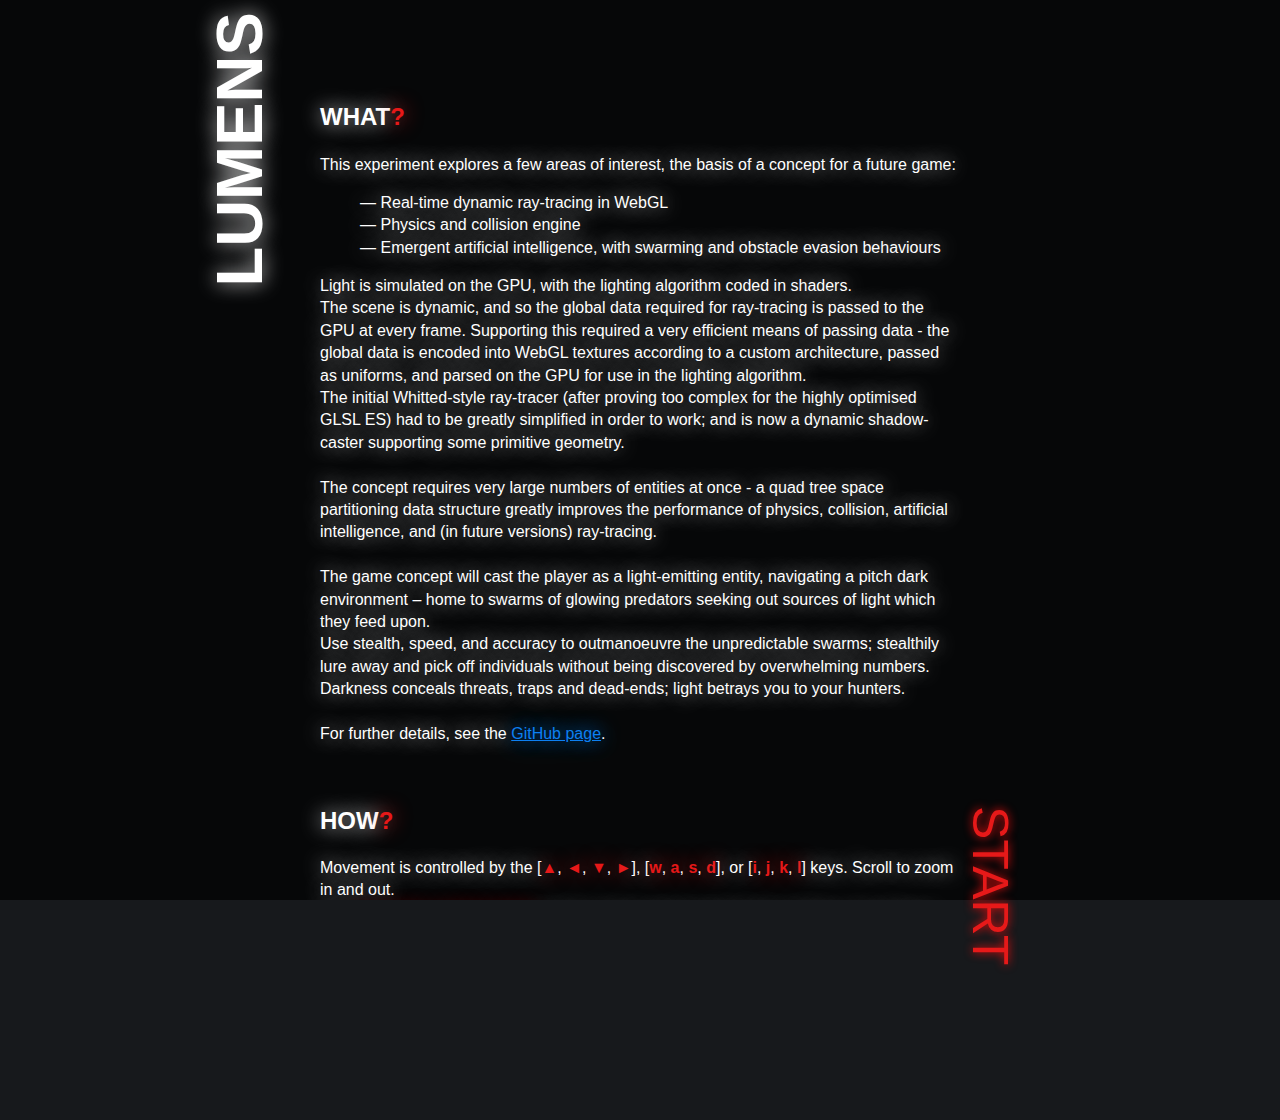
==== index.html @ f9b3efd8 "More tidying" ====
<!doctype html>
<!-- paulirish.com/2008/conditional-stylesheets-vs-css-hacks-answer-neither/ -->
<!--[if lt IE 7]> <html class="no-js lt-ie9 lt-ie8 lt-ie7" lang="en"> <![endif]-->
<!--[if IE 7]>    <html class="no-js lt-ie9 lt-ie8" lang="en"> <![endif]-->
<!--[if IE 8]>    <html class="no-js lt-ie9" lang="en"> <![endif]-->
<!-- Consider adding a manifest.appcache: h5bp.com/d/Offline -->
<!--[if gt IE 8]><!--> <html class="no-js" lang="en"> <!--<![endif]-->
<head>
  <meta charset="utf-8">

  <!-- Use the .htaccess and remove these lines to avoid edge case issues.
       More info: h5bp.com/i/378 -->
  <meta http-equiv="X-UA-Compatible" content="IE=edge,chrome=1">

  <title>Lumens</title>
  <meta name="description" content="">

  <!-- Mobile viewport optimized: h5bp.com/viewport -->
  <meta name="viewport" content="width=device-width">

  <!-- Place favicon.ico and apple-touch-icon.png in the root directory: mathiasbynens.be/notes/touch-icons -->

  <link rel="stylesheet" href="css/style.css">

  <!-- More ideas for your <head> here: h5bp.com/d/head-Tips -->

  <!-- All JavaScript at the bottom, except this Modernizr build.
       Modernizr enables HTML5 elements & feature detects for optimal performance.
       Create your own custom Modernizr build: www.modernizr.com/download/ -->
  <script src="js/libs/modernizr-2.5.0.min.js"></script>
</head>
  <body>
    <!-- Prompt IE 6 users to install Chrome Frame. Remove this if you support IE 6.
    chromium.org/developers/how-tos/chrome-frame-getting-started -->
    <!--[if lt IE 7]><p class=chromeframe>Your browser is <em>ancient!</em> <a href="http://browsehappy.com/">Upgrade to a different browser</a> or <a href="http://www.google.com/chromeframe/?redirect=true">install Google Chrome Frame</a> to experience this site.</p><![endif]-->
    <header></header>

    <div id="overlay">
      <header><h1>LUMENS</h1></header>
      <div id="scroller">
        <div id="info">
          <h2>WHAT<strong>?</strong></h2>
          <p>
            This experiment explores a few areas of interest, the basis of a concept for a future game:
          </p>
          <ul>
            <li>Real-time dynamic ray-tracing in WebGL</li>
            <li>Physics and collision engine</li>
            <li>Emergent artificial intelligence, with swarming and obstacle evasion behaviours</li>
          </ul>
          <p>
            Light is simulated on the GPU, with the lighting algorithm coded in shaders.<br/>
            The scene is dynamic, and so the global data required for ray-tracing is passed to the GPU at every frame.  Supporting this required a very efficient means of passing data - the global data is encoded into WebGL textures according to a custom architecture, passed as uniforms, and parsed on the GPU for use in the lighting algorithm.<br/>
            The initial Whitted-style ray-tracer (after proving too complex for the highly optimised GLSL ES) had to be greatly simplified in order to work; and is now a dynamic shadow-caster supporting some primitive geometry.<br/>
            <br/>
            The concept requires very large numbers of entities at once - a quad tree space partitioning data structure greatly improves the performance of physics, collision, artificial intelligence, and (in future versions) ray-tracing.<br/>
            <br/>
            The game concept will cast the player as a light-emitting entity, navigating a pitch dark environment – home to swarms of glowing predators seeking out sources of light which they feed upon.<br/>
            Use stealth, speed, and accuracy to outmanoeuvre the unpredictable swarms; stealthily lure away and pick off individuals without being discovered by overwhelming numbers.<br/>Darkness conceals threats, traps and dead-ends; light betrays you to your hunters.<br/>
            <br/>
            For further details, see the <a href="https://github.com/keeffEoghan/Lumens" target="_blank">GitHub page</a>.
          </p>
          <br/>
          <h2>HOW<strong>?</strong></h2>
          <p>Movement is controlled by the [<strong>▲</strong>, <strong>◄</strong>, <strong>▼</strong>, <strong>►</strong>], [<strong>w</strong>, <strong>a</strong>, <strong>s</strong>, <strong>d</strong>], or [<strong>i</strong>, <strong>j</strong>, <strong>k</strong>, <strong>l</strong>] keys.  Scroll to zoom in and out.<br/>The <strong>on-screen control panel</strong> can be used to interact (tweak the numbers of predators, light properties, artificial intelligence influences, and more).<br/>Press <strong>p</strong> or <strong>enter</strong> to pause and return to this screen.</p>
          <br/>
          <h2>WHO<strong>?</strong></h2>
          <p>
            Eoghan O'Keeffe - a software developer with a background in art, and a drive for making interesting things.<br/>If you'd like to chat about anything at all, just <a href="mailto:keeffeoghan@gmail.com">get in touch</a>.
          </p>
          <br/>
          <h2>DISCLAIMER<strong>...</strong></h2>
          <p>
            This is currently an <strong>experimental</strong> - rather than fully-fledged and friendly - application:
            <ul>
              <li>It requires a <strong>modern browser</strong> supporting <strong>WebGL</strong>, and a decent <strong>graphics card</strong></li>
              <li>The shaders might take a while to compile, so you may need to <strong>wait</strong></li>
              <li>It could take a sizeable chunk out of your machine's <strong>performance</strong> while running (try closing other tabs and processes for better results in this case)</li>
              <li>Too many entities being involved could even cause it to <strong>crash altogether</strong> (if this happens, the application will become unresponsive, and may require a restart of your browser or even your machine)</li>
            </ul>
            So, bear all that in mind, and enjoy.
          </p>
        </div>
      </div>
      <footer><button id="start">START</button></footer>
    </div>

    <div id="main" role="main"></div>

    <footer></footer>


    <!-- JavaScript at the bottom for fast page loading -->

    <!-- Grab Google CDN's jQuery, with a protocol relative URL; fall back to local if offline -->
    <script src="//ajax.googleapis.com/ajax/libs/jquery/1.7.1/jquery.min.js"></script>
    <script>window.jQuery || document.write('<script src="js/libs/jquery-1.7.1.min.js"><\/script>')</script>

    <!-- scripts concatenated and minified via build script -->
    <script src="js/plugins.js"></script>
    <script src="js/script.js"></script>
    <!-- end scripts -->

    <!-- Asynchronous Google Analytics snippet. Change UA-XXXXX-X to be your site's ID.
    mathiasbynens.be/notes/async-analytics-snippet -->
    <!--<script>
    var _gaq=[['_setAccount','UA-XXXXX-X'],['_trackPageview']];
    (function(d,t){var g=d.createElement(t),s=d.getElementsByTagName(t)[0];
    g.src=('https:'==location.protocol?'//ssl':'//www')+'.google-analytics.com/ga.js';
    s.parentNode.insertBefore(g,s)}(document,'script'));
    </script>-->
  </body>
</html>
---- css/style.css ----
/*
 * HTML5 Boilerplate
 *
 * What follows is the result of much research on cross-browser styling.
 * Credit left inline and big thanks to Nicolas Gallagher, Jonathan Neal,
 * Kroc Camen, and the H5BP dev community and team.
 *
 * Detailed information about this CSS: h5bp.com/css
 *
 * ==|== normalize ==========================================================
 */


/* =============================================================================
   HTML5 display definitions
   ========================================================================== */

article, aside, details, figcaption, figure, footer, header, hgroup, nav, section { display: block; }
audio, canvas, video { display: inline-block; *display: inline; *zoom: 1; }
audio:not([controls]) { display: none; }
[hidden] { display: none; }


/* =============================================================================
   Base
   ========================================================================== */

/*
 * 1. Correct text resizing oddly in IE6/7 when body font-size is set using em units
 * 2. Prevent iOS text size adjust on device orientation change, without disabling user zoom: h5bp.com/g
 */

html { font-size: 100%; -webkit-text-size-adjust: 100%; -ms-text-size-adjust: 100%; }

html, button, input, select, textarea { font-family: sans-serif; color: #222; }

body { margin: 0; font-size: 1em; line-height: 1.4; }

/*
 * Remove text-shadow in selection highlight: h5bp.com/i
 * These selection declarations have to be separate
 * Also: hot pink! (or customize the background color to match your design)
 */

::-moz-selection { background: hsl(0, 80%, 50%); color: #fff; text-shadow: none; }
::selection { background: hsl(0, 80%, 50%); color: #fff; text-shadow: none; }


/* =============================================================================
   Links
   ========================================================================== */

a { color: #00e; }
a:visited { color: #551a8b; }
a:hover { color: #06e; }
a:focus { outline: thin dotted; }

/* Improve readability when focused and hovered in all browsers: h5bp.com/h */
a:hover, a:active { outline: 0; }


/* =============================================================================
   Typography
   ========================================================================== */

abbr[title] { border-bottom: 1px dotted; }

b, strong { font-weight: bold; }

blockquote { margin: 1em 40px; }

dfn { font-style: italic; }

hr { display: block; height: 1px; border: 0; border-top: 1px solid #ccc; margin: 1em 0; padding: 0; }

ins { background: #ff9; color: #000; text-decoration: none; }

mark { background: #ff0; color: #000; font-style: italic; font-weight: bold; }

/* Redeclare monospace font family: h5bp.com/j */
pre, code, kbd, samp { font-family: monospace, serif; _font-family: 'courier new', monospace; font-size: 1em; }

/* Improve readability of pre-formatted text in all browsers */
pre { white-space: pre; white-space: pre-wrap; word-wrap: break-word; }

q { quotes: none; }
q:before, q:after { content: ""; content: none; }

small { font-size: 85%; }

/* Position subscript and superscript content without affecting line-height: h5bp.com/k */
sub, sup { font-size: 75%; line-height: 0; position: relative; vertical-align: baseline; }
sup { top: -0.5em; }
sub { bottom: -0.25em; }


/* =============================================================================
   Lists
   ========================================================================== */

ul, ol { margin: 1em 0; padding: 0 0 0 40px; }
dd { margin: 0 0 0 40px; }
nav ul, nav ol { list-style: none; list-style-image: none; margin: 0; padding: 0; }


/* =============================================================================
   Embedded content
   ========================================================================== */

/*
 * 1. Improve image quality when scaled in IE7: h5bp.com/d
 * 2. Remove the gap between images and borders on image containers: h5bp.com/i/440
 */

img { border: 0; -ms-interpolation-mode: bicubic; vertical-align: middle; }

/*
 * Correct overflow not hidden in IE9
 */

svg:not(:root) { overflow: hidden; }


/* =============================================================================
   Figures
   ========================================================================== */

figure { margin: 0; }


/* =============================================================================
   Forms
   ========================================================================== */

form { margin: 0; }
fieldset { border: 0; margin: 0; padding: 0; }

/* Indicate that 'label' will shift focus to the associated form element */
label { cursor: pointer; }

/*
 * 1. Correct color not inheriting in IE6/7/8/9
 * 2. Correct alignment displayed oddly in IE6/7
 */

legend { border: 0; *margin-left: -7px; padding: 0; white-space: normal; }

/*
 * 1. Correct font-size not inheriting in all browsers
 * 2. Remove margins in FF3/4 S5 Chrome
 * 3. Define consistent vertical alignment display in all browsers
 */

button, input, select, textarea { font-size: 100%; margin: 0; vertical-align: baseline; *vertical-align: middle; }

/*
 * 1. Define line-height as normal to match FF3/4 (set using !important in the UA stylesheet)
 */

button, input { line-height: normal; }

/*
 * 1. Display hand cursor for clickable form elements
 * 2. Allow styling of clickable form elements in iOS
 * 3. Correct inner spacing displayed oddly in IE7 (doesn't effect IE6)
 */

button, input[type="button"], input[type="reset"], input[type="submit"] { cursor: pointer; -webkit-appearance: button; *overflow: visible; }

/*
 * Re-set default cursor for disabled elements
 */

button[disabled], input[disabled] { cursor: default; }

/*
 * Consistent box sizing and appearance
 */

input[type="checkbox"], input[type="radio"] { box-sizing: border-box; padding: 0; *width: 13px; *height: 13px; }
input[type="search"] { -webkit-appearance: textfield; -moz-box-sizing: content-box; -webkit-box-sizing: content-box; box-sizing: content-box; }
input[type="search"]::-webkit-search-decoration, input[type="search"]::-webkit-search-cancel-button { -webkit-appearance: none; }

/*
 * Remove inner padding and border in FF3/4: h5bp.com/l
 */

button::-moz-focus-inner, input::-moz-focus-inner { border: 0; padding: 0; }

/*
 * 1. Remove default vertical scrollbar in IE6/7/8/9
 * 2. Allow only vertical resizing
 */

textarea { overflow: auto; vertical-align: top; resize: vertical; }

/* Colors for form validity */
input:valid, textarea:valid {  }
input:invalid, textarea:invalid { background-color: #f0dddd; }


/* =============================================================================
   Tables
   ========================================================================== */

table { border-collapse: collapse; border-spacing: 0; }
td { vertical-align: top; }


/* =============================================================================
   Chrome Frame Prompt
   ========================================================================== */

.chromeframe { margin: 0.2em 0; background: #ccc; color: black; padding: 0.2em 0; }

/* ==|== primary styles =====================================================
   Author: Eoghan O'Keeffe
   ========================================================================== */

@font-face {
  font-family: 'League Gothic';
  src: url('../fonts/leaguegothic/league_gothic-webfont.ttf') format('truetype');
  font-weight: normal;
  font-style: normal;
}

html {
  height: 100%;
  background: hsl(217, 10%, 10%);
  color: hsl(0, 0%, 100%);
}

body {
  margin: 0 auto;
  width: 100%;
  height: 100%;
  position: relative;
  overflow: hidden;
}

#main {
  z-index: 1;
  height: 100%;
}

#lumens, #overlay {
  width: 100%;
  height: 100%;
}

#overlay {
  text-align: center;
  position: absolute;
  background: hsla(0, 0%, 0%, 0.7);
  text-shadow: 0px 0px 20px hsl(0, 0%, 80%);
  padding: 0%;
  z-index: 20000;
}

#overlay > header {
  position: absolute;
  text-align: right;
  line-height: normal;
  top: 0;
  right: 75%;
  min-width: 25%;
}

#overlay > footer {
  position: absolute;
  text-align: left;
  line-height: normal;
  bottom: 0;
  left: 75%;
  min-width: 25%;
}

#scroller {
  width: 100%;
  height: 100%;
  max-height: 100%;
  overflow: auto;
}

#info {
  text-align: left;
  width: 50%;
  max-width: 60em;
  margin: 100px auto;
  padding: 0 5%;
}

#start, #overlay h1, #overlay h2, #overlay h3, #overlay h4,
#overlay h5, #overlay h6 {
  color: hsl(0, 0%, 100%);
  font-family: 'League Gothic', sans-serif;
}

.csstransitions #overlay > header, .csstransitions #overlay > footer,
.csstransitions #info {
  opacity: 0;
  text-shadow: none;
}

.csstransitions #start {
  text-shadow: none;
}

#overlay h1 {
  font-size: 65px;
}

#overlay ul { list-style: none; }

#overlay ul.closed {
  max-height: 0px;
  overflow: hidden;
}

#overlay li {
  padding-left: 1em;
  text-indent: -1em;
}

#overlay li:before { content: "\2014 \0020"; }

#start {
  font-size: 50px;
  position: relative;
  cursor: pointer;
  background: transparent;
  color: hsl(0, 80%, 50%);
  text-shadow: 0px 0px 10px hsl(0, 90%, 50%);
  border-radius: 5px;
  border: none;
}

#start:hover {
  text-shadow: 0px 0px 40px hsl(0, 100%, 50%);
  box-shadow: 0px 0px 30px hsl(0, 90%, 50%);
}

.no-webgl #start {
  cursor: not-allowed;
  color: hsl(0, 5%, 50%);
}

#overlay strong {
  color: hsl(0, 80%, 50%);
  text-shadow: 0px 0px 20px hsl(0, 80%, 50%);
}

#overlay a {
  color: hsl(210, 90%, 50%);
  text-shadow: 0px 0px 20px hsl(210, 90%, 50%); 
}

#overlay a:visited {
  color: hsl(270, 90%, 60%);
  text-shadow: 0px 0px 20px hsl(270, 90%, 60%); 
}

/* ==|== media queries ======================================================
   EXAMPLE Media Query for Responsive Design.
   This example overrides the primary ('mobile first') styles
   Modify as content requires.
   ========================================================================== */

@media only screen and (min-width: 35em) {
  /* Style adjustments for viewports that meet the condition */
}



/* ==|== non-semantic helper classes ========================================
   Please define your styles before this section.
   ========================================================================== */

/* For image replacement */
.ir { display: block; border: 0; text-indent: -999em; overflow: hidden; background-color: transparent; background-repeat: no-repeat; text-align: left; direction: ltr; *line-height: 0; }
.ir br { display: none; }

/* Hide from both screenreaders and browsers: h5bp.com/u */
.hidden { display: none !important; visibility: hidden; }

/* Hide only visually, but have it available for screenreaders: h5bp.com/v */
.visuallyhidden { border: 0; clip: rect(0 0 0 0); height: 1px; margin: -1px; overflow: hidden; padding: 0; position: absolute; width: 1px; }

/* Extends the .visuallyhidden class to allow the element to be focusable when navigated to via the keyboard: h5bp.com/p */
.visuallyhidden.focusable:active, .visuallyhidden.focusable:focus { clip: auto; height: auto; margin: 0; overflow: visible; position: static; width: auto; }

/* Hide visually and from screenreaders, but maintain layout */
.invisible { visibility: hidden; }

/* Contain floats: h5bp.com/q */
.clearfix:before, .clearfix:after { content: ""; display: table; }
.clearfix:after { clear: both; }
.clearfix { *zoom: 1; }



/* ==|== print styles =======================================================
   Print styles.
   Inlined to avoid required HTTP connection: h5bp.com/r
   ========================================================================== */

@media print {
  * { background: transparent !important; color: black !important; box-shadow:none !important; text-shadow: none !important; filter:none !important; -ms-filter: none !important; } /* Black prints faster: h5bp.com/s */
  a, a:visited { text-decoration: underline; }
  a[href]:after { content: " (" attr(href) ")"; }
  abbr[title]:after { content: " (" attr(title) ")"; }
  .ir a:after, a[href^="javascript:"]:after, a[href^="#"]:after { content: ""; }  /* Don't show links for images, or javascript/internal links */
  pre, blockquote { border: 1px solid #999; page-break-inside: avoid; }
  thead { display: table-header-group; } /* h5bp.com/t */
  tr, img { page-break-inside: avoid; }
  img { max-width: 100% !important; }
  @page { margin: 0.5cm; }
  p, h2, h3 { orphans: 3; widows: 3; }
  h2, h3 { page-break-after: avoid; }
}
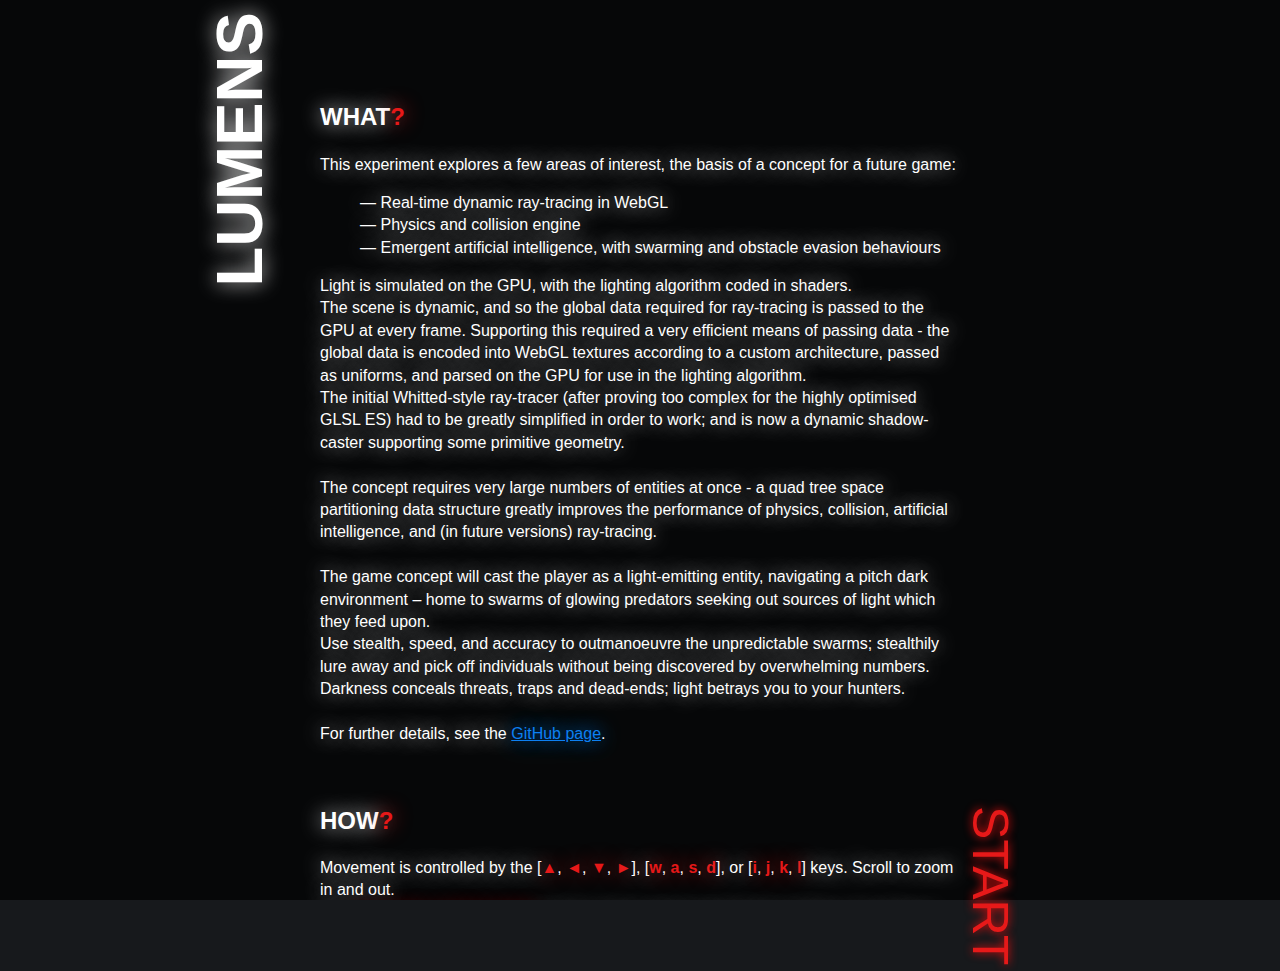
==== commit 773fd518: "Site rebuild" ====
--- a/index.html
+++ b/index.html
@@ -5,30 +5,30 @@
 <!--[if IE 8]>    <html class="no-js lt-ie9" lang="en"> <![endif]-->
 <!-- Consider adding a manifest.appcache: h5bp.com/d/Offline -->
 <!--[if gt IE 8]><!--> <html class="no-js" lang="en"> <!--<![endif]-->
-<head>
-  <meta charset="utf-8">
+  <head>
+    <meta charset="utf-8">
 
-  <!-- Use the .htaccess and remove these lines to avoid edge case issues.
-       More info: h5bp.com/i/378 -->
-  <meta http-equiv="X-UA-Compatible" content="IE=edge,chrome=1">
+    <!-- Use the .htaccess and remove these lines to avoid edge case issues.
+         More info: h5bp.com/i/378 -->
+    <meta http-equiv="X-UA-Compatible" content="IE=edge,chrome=1">
 
-  <title>Lumens</title>
-  <meta name="description" content="">
+    <title>Lumens</title>
+    <meta name="description" content="">
 
-  <!-- Mobile viewport optimized: h5bp.com/viewport -->
-  <meta name="viewport" content="width=device-width">
+    <!-- Mobile viewport optimized: h5bp.com/viewport -->
+    <meta name="viewport" content="width=500, initial-scale=1.0">
 
-  <!-- Place favicon.ico and apple-touch-icon.png in the root directory: mathiasbynens.be/notes/touch-icons -->
+    <!-- Place favicon.ico and apple-touch-icon.png in the root directory: mathiasbynens.be/notes/touch-icons -->
 
-  <link rel="stylesheet" href="css/style.css">
+    <link rel="stylesheet" href="css/style.css">
 
-  <!-- More ideas for your <head> here: h5bp.com/d/head-Tips -->
+    <!-- More ideas for your <head> here: h5bp.com/d/head-Tips -->
 
-  <!-- All JavaScript at the bottom, except this Modernizr build.
-       Modernizr enables HTML5 elements & feature detects for optimal performance.
-       Create your own custom Modernizr build: www.modernizr.com/download/ -->
-  <script src="js/libs/modernizr-2.5.0.min.js"></script>
-</head>
+    <!-- All JavaScript at the bottom, except this Modernizr build.
+         Modernizr enables HTML5 elements & feature detects for optimal performance.
+         Create your own custom Modernizr build: www.modernizr.com/download/ -->
+    <script src="js/libs/modernizr-2.5.0.min.js"></script>
+  </head>
   <body>
     <!-- Prompt IE 6 users to install Chrome Frame. Remove this if you support IE 6.
     chromium.org/developers/how-tos/chrome-frame-getting-started -->
--- a/css/style.css
+++ b/css/style.css
@@ -234,6 +234,7 @@
   margin: 0 auto;
   width: 100%;
   height: 100%;
+  min-width: 600px;
   position: relative;
   overflow: hidden;
 }
@@ -263,7 +264,6 @@
   line-height: normal;
   top: 0;
   right: 75%;
-  min-width: 25%;
 }
 
 #overlay > footer {
@@ -272,7 +272,6 @@
   line-height: normal;
   bottom: 0;
   left: 75%;
-  min-width: 25%;
 }
 
 #scroller {
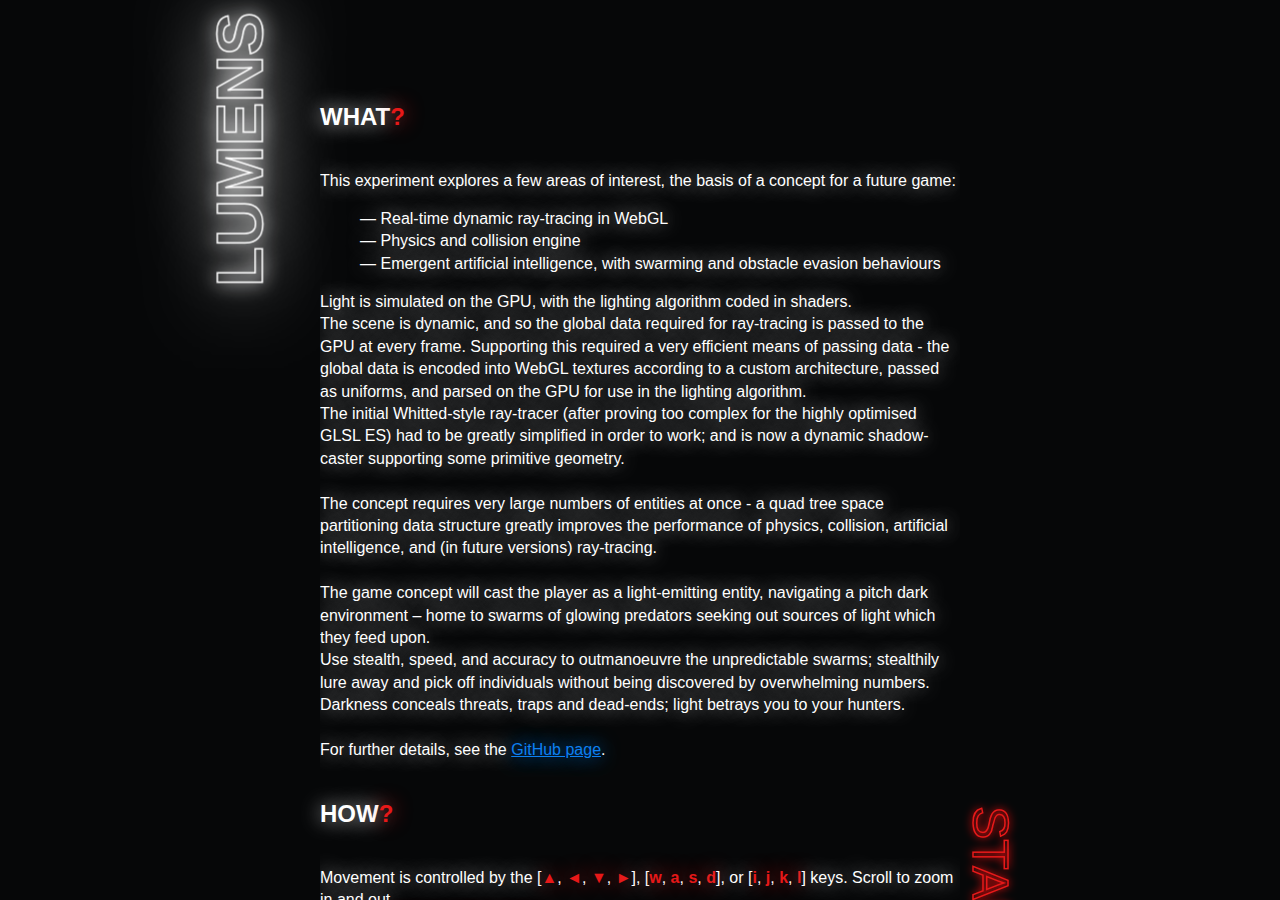
==== commit ad31b78c: "Style, foolding items" ====
--- a/index.html
+++ b/index.html
@@ -5,30 +5,30 @@
 <!--[if IE 8]>    <html class="no-js lt-ie9" lang="en"> <![endif]-->
 <!-- Consider adding a manifest.appcache: h5bp.com/d/Offline -->
 <!--[if gt IE 8]><!--> <html class="no-js" lang="en"> <!--<![endif]-->
-  <head>
-    <meta charset="utf-8">
+<head>
+  <meta charset="utf-8">
 
-    <!-- Use the .htaccess and remove these lines to avoid edge case issues.
-         More info: h5bp.com/i/378 -->
-    <meta http-equiv="X-UA-Compatible" content="IE=edge,chrome=1">
+  <!-- Use the .htaccess and remove these lines to avoid edge case issues.
+       More info: h5bp.com/i/378 -->
+  <meta http-equiv="X-UA-Compatible" content="IE=edge,chrome=1">
 
-    <title>Lumens</title>
-    <meta name="description" content="">
+  <title>Lumens</title>
+  <meta name="description" content="">
 
-    <!-- Mobile viewport optimized: h5bp.com/viewport -->
-    <meta name="viewport" content="width=500, initial-scale=1.0">
+  <!-- Mobile viewport optimized: h5bp.com/viewport -->
+  <meta name="viewport" content="width=500, initial-scale=1.0">
 
-    <!-- Place favicon.ico and apple-touch-icon.png in the root directory: mathiasbynens.be/notes/touch-icons -->
+  <!-- Place favicon.ico and apple-touch-icon.png in the root directory: mathiasbynens.be/notes/touch-icons -->
 
-    <link rel="stylesheet" href="css/style.css">
+  <link rel="stylesheet" href="css/style.css">
 
-    <!-- More ideas for your <head> here: h5bp.com/d/head-Tips -->
+  <!-- More ideas for your <head> here: h5bp.com/d/head-Tips -->
 
-    <!-- All JavaScript at the bottom, except this Modernizr build.
-         Modernizr enables HTML5 elements & feature detects for optimal performance.
-         Create your own custom Modernizr build: www.modernizr.com/download/ -->
-    <script src="js/libs/modernizr-2.5.0.min.js"></script>
-  </head>
+  <!-- All JavaScript at the bottom, except this Modernizr build.
+       Modernizr enables HTML5 elements & feature detects for optimal performance.
+       Create your own custom Modernizr build: www.modernizr.com/download/ -->
+  <script src="js/libs/modernizr-2.5.0.min.js"></script>
+</head>
   <body>
     <!-- Prompt IE 6 users to install Chrome Frame. Remove this if you support IE 6.
     chromium.org/developers/how-tos/chrome-frame-getting-started -->
@@ -40,46 +40,53 @@
       <div id="scroller">
         <div id="info">
           <h2>WHAT<strong>?</strong></h2>
-          <p>
-            This experiment explores a few areas of interest, the basis of a concept for a future game:
-          </p>
-          <ul>
-            <li>Real-time dynamic ray-tracing in WebGL</li>
-            <li>Physics and collision engine</li>
-            <li>Emergent artificial intelligence, with swarming and obstacle evasion behaviours</li>
-          </ul>
-          <p>
-            Light is simulated on the GPU, with the lighting algorithm coded in shaders.<br/>
-            The scene is dynamic, and so the global data required for ray-tracing is passed to the GPU at every frame.  Supporting this required a very efficient means of passing data - the global data is encoded into WebGL textures according to a custom architecture, passed as uniforms, and parsed on the GPU for use in the lighting algorithm.<br/>
-            The initial Whitted-style ray-tracer (after proving too complex for the highly optimised GLSL ES) had to be greatly simplified in order to work; and is now a dynamic shadow-caster supporting some primitive geometry.<br/>
-            <br/>
-            The concept requires very large numbers of entities at once - a quad tree space partitioning data structure greatly improves the performance of physics, collision, artificial intelligence, and (in future versions) ray-tracing.<br/>
-            <br/>
-            The game concept will cast the player as a light-emitting entity, navigating a pitch dark environment – home to swarms of glowing predators seeking out sources of light which they feed upon.<br/>
-            Use stealth, speed, and accuracy to outmanoeuvre the unpredictable swarms; stealthily lure away and pick off individuals without being discovered by overwhelming numbers.<br/>Darkness conceals threats, traps and dead-ends; light betrays you to your hunters.<br/>
-            <br/>
-            For further details, see the <a href="https://github.com/keeffEoghan/Lumens" target="_blank">GitHub page</a>.
-          </p>
-          <br/>
+          <div>
+            <p>
+              This experiment explores a few areas of interest, the basis of a concept for a future game:
+            </p>
+            <ul>
+              <li>Real-time dynamic ray-tracing in WebGL</li>
+              <li>Physics and collision engine</li>
+              <li>Emergent artificial intelligence, with swarming and obstacle evasion behaviours</li>
+            </ul>
+            <p>
+              Light is simulated on the GPU, with the lighting algorithm coded in shaders.<br/>
+              The scene is dynamic, and so the global data required for ray-tracing is passed to the GPU at every frame.  Supporting this required a very efficient means of passing data - the global data is encoded into WebGL textures according to a custom architecture, passed as uniforms, and parsed on the GPU for use in the lighting algorithm.<br/>
+              The initial Whitted-style ray-tracer (after proving too complex for the highly optimised GLSL ES) had to be greatly simplified in order to work; and is now a dynamic shadow-caster supporting some primitive geometry.<br/>
+              <br/>
+              The concept requires very large numbers of entities at once - a quad tree space partitioning data structure greatly improves the performance of physics, collision, artificial intelligence, and (in future versions) ray-tracing.<br/>
+              <br/>
+              The game concept will cast the player as a light-emitting entity, navigating a pitch dark environment – home to swarms of glowing predators seeking out sources of light which they feed upon.<br/>
+              Use stealth, speed, and accuracy to outmanoeuvre the unpredictable swarms; stealthily lure away and pick off individuals without being discovered by overwhelming numbers.<br/>Darkness conceals threats, traps and dead-ends; light betrays you to your hunters.<br/>
+              <br/>
+              For further details, see the <a href="https://github.com/keeffEoghan/Lumens" target="_blank">GitHub page</a>.
+            </p>
+          </div>
           <h2>HOW<strong>?</strong></h2>
-          <p>Movement is controlled by the [<strong>▲</strong>, <strong>◄</strong>, <strong>▼</strong>, <strong>►</strong>], [<strong>w</strong>, <strong>a</strong>, <strong>s</strong>, <strong>d</strong>], or [<strong>i</strong>, <strong>j</strong>, <strong>k</strong>, <strong>l</strong>] keys.  Scroll to zoom in and out.<br/>The <strong>on-screen control panel</strong> can be used to interact (tweak the numbers of predators, light properties, artificial intelligence influences, and more).<br/>Press <strong>p</strong> or <strong>enter</strong> to pause and return to this screen.</p>
-          <br/>
+          <div>
+            <p>
+              Movement is controlled by the [<strong>▲</strong>, <strong>◄</strong>, <strong>▼</strong>, <strong>►</strong>], [<strong>w</strong>, <strong>a</strong>, <strong>s</strong>, <strong>d</strong>], or [<strong>i</strong>, <strong>j</strong>, <strong>k</strong>, <strong>l</strong>] keys.  Scroll to zoom in and out.<br/>The <strong>on-screen control panel</strong> can be used to interact (tweak the numbers of predators, light properties, artificial intelligence influences, and more).<br/>Press <strong>p</strong> or <strong>enter</strong> to pause and return to this screen.
+            </p>
+          </div>
           <h2>WHO<strong>?</strong></h2>
-          <p>
-            Eoghan O'Keeffe - a software developer with a background in art, and a drive for making interesting things.<br/>If you'd like to chat about anything at all, just <a href="mailto:keeffeoghan@gmail.com">get in touch</a>.
-          </p>
-          <br/>
+          <div>
+            <p>
+              Eoghan O'Keeffe - a software developer with a background in art, and a drive for making interesting things.<br/>If you'd like to chat about anything at all, just <a href="mailto:keeffeoghan@gmail.com">get in touch</a>.
+            </p>
+          </div>
           <h2>DISCLAIMER<strong>...</strong></h2>
-          <p>
-            This is currently an <strong>experimental</strong> - rather than fully-fledged and friendly - application:
-            <ul>
-              <li>It requires a <strong>modern browser</strong> supporting <strong>WebGL</strong>, and a decent <strong>graphics card</strong></li>
-              <li>The shaders might take a while to compile, so you may need to <strong>wait</strong></li>
-              <li>It could take a sizeable chunk out of your machine's <strong>performance</strong> while running (try closing other tabs and processes for better results in this case)</li>
-              <li>Too many entities being involved could even cause it to <strong>crash altogether</strong> (if this happens, the application will become unresponsive, and may require a restart of your browser or even your machine)</li>
-            </ul>
-            So, bear all that in mind, and enjoy.
-          </p>
+          <div>
+            <p>
+              This is currently an <strong>experimental</strong> (rather than fully-fledged and friendly) application:
+              <ul>
+                <li>It requires a <strong>modern browser</strong> supporting <strong>WebGL</strong>, and a decent <strong>graphics card</strong></li>
+                <li>The shaders might take a while to compile, so you may need to <strong>wait</strong></li>
+                <li>It could take a sizeable chunk out of your machine's <strong>performance</strong> while running (try closing other tabs and processes for better results in this case)</li>
+                <li>Too many entities being involved could even cause it to <strong>crash altogether</strong> (if this happens, the application will become unresponsive, and may require a restart of your browser or even your machine)</li>
+              </ul>
+              So, bear all that in mind, and enjoy.
+            </p>
+          </div>
         </div>
       </div>
       <footer><button id="start">START</button></footer>
--- a/css/style.css
+++ b/css/style.css
@@ -258,18 +258,20 @@
   z-index: 20000;
 }
 
+#overlay > header, #overlay > footer {
+  position: absolute;
+  position: fixed;
+  line-height: normal;
+}
+
 #overlay > header {
-  position: absolute;
   text-align: right;
-  line-height: normal;
   top: 0;
   right: 75%;
 }
 
 #overlay > footer {
-  position: absolute;
   text-align: left;
-  line-height: normal;
   bottom: 0;
   left: 75%;
 }
@@ -280,6 +282,8 @@
   max-height: 100%;
   overflow: auto;
 }
+
+.touch #scroller { -webkit-overflow-scrolling : touch; }
 
 #info {
   text-align: left;
@@ -289,6 +293,21 @@
   padding: 0 5%;
 }
 
+#info > div {
+  overflow: hidden;
+  opacity: 1;
+  height: auto;
+}
+
+#info > div.closed {
+  height: 0px;
+  opacity: 0;
+}
+
+#info > h2 {
+  cursor: pointer;
+}
+
 #start, #overlay h1, #overlay h2, #overlay h3, #overlay h4,
 #overlay h5, #overlay h6 {
   color: hsl(0, 0%, 100%);
@@ -305,37 +324,32 @@
   text-shadow: none;
 }
 
-#overlay h1 {
+header h1 {
   font-size: 65px;
-}
-
-#overlay ul { list-style: none; }
-
-#overlay ul.closed {
-  max-height: 0px;
-  overflow: hidden;
-}
-
-#overlay li {
+  text-shadow: 0px 0px 80px white, 0px 0px 20px hsla(0, 0%, 100%, 0.8);
+}
+
+#info ul { list-style: none; }
+
+#info li {
   padding-left: 1em;
   text-indent: -1em;
 }
 
-#overlay li:before { content: "\2014 \0020"; }
+#info li:before { content: "\2014 \0020"; }
 
 #start {
   font-size: 50px;
-  position: relative;
   cursor: pointer;
   background: transparent;
   color: hsl(0, 80%, 50%);
-  text-shadow: 0px 0px 10px hsl(0, 90%, 50%);
+  text-shadow: 0px 0px 20px hsl(0, 90%, 50%);
   border-radius: 5px;
   border: none;
 }
 
 #start:hover {
-  text-shadow: 0px 0px 40px hsl(0, 100%, 50%);
+  text-shadow: 0px 0px 30px hsl(0, 100%, 50%) !important;
   box-shadow: 0px 0px 30px hsl(0, 90%, 50%);
 }
 
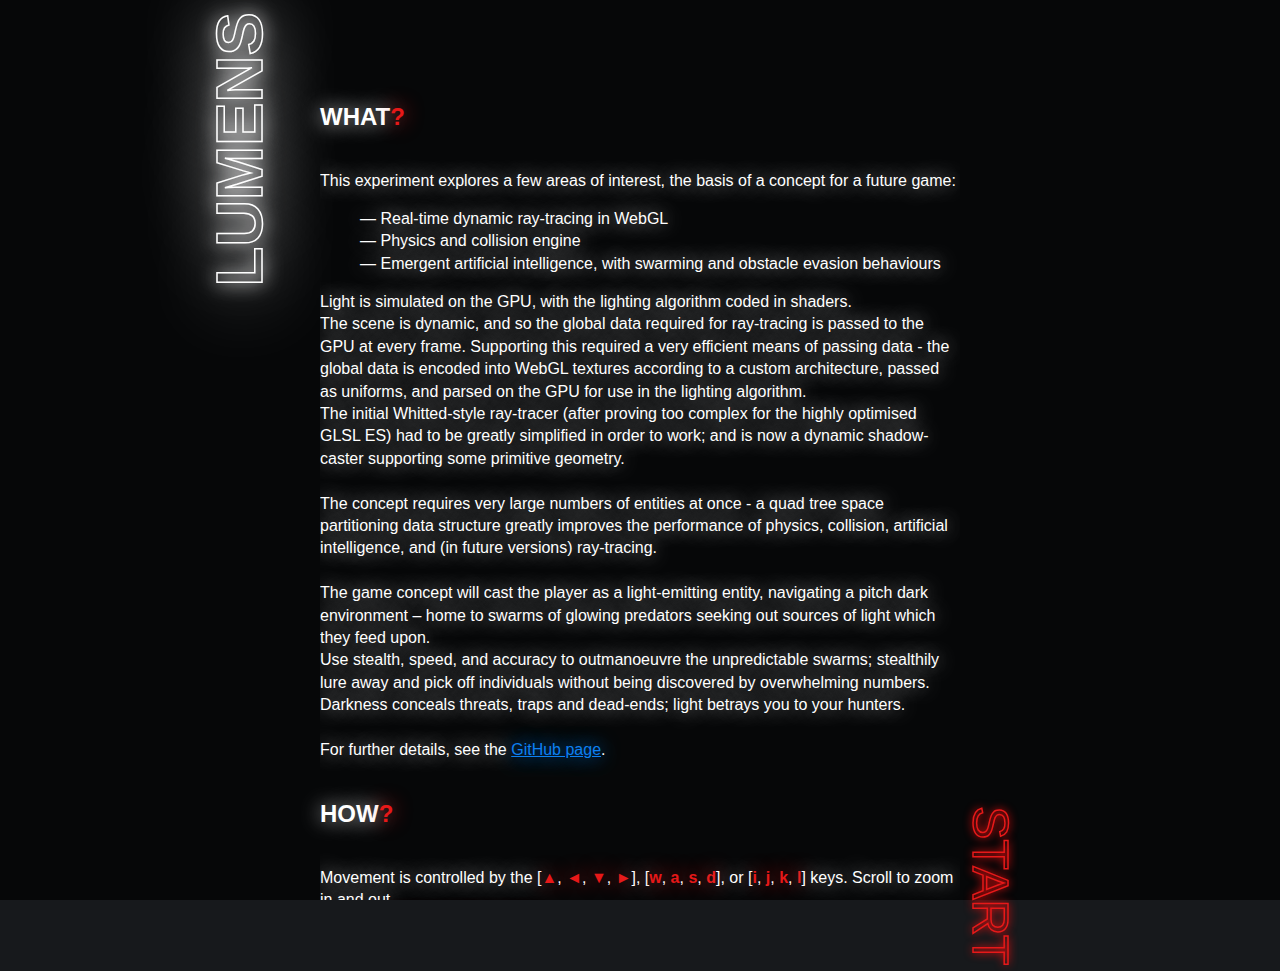
==== commit c1d4c83c: "Small fix" ====
--- a/index.html
+++ b/index.html
@@ -16,7 +16,7 @@
   <meta name="description" content="">
 
   <!-- Mobile viewport optimized: h5bp.com/viewport -->
-  <meta name="viewport" content="width=500, initial-scale=1.0">
+  <meta name="viewport" content="width=600, height=1000, initial-scale=1.0">
 
   <!-- Place favicon.ico and apple-touch-icon.png in the root directory: mathiasbynens.be/notes/touch-icons -->
 
--- a/css/style.css
+++ b/css/style.css
@@ -260,7 +260,6 @@
 
 #overlay > header, #overlay > footer {
   position: absolute;
-  position: fixed;
   line-height: normal;
 }
 
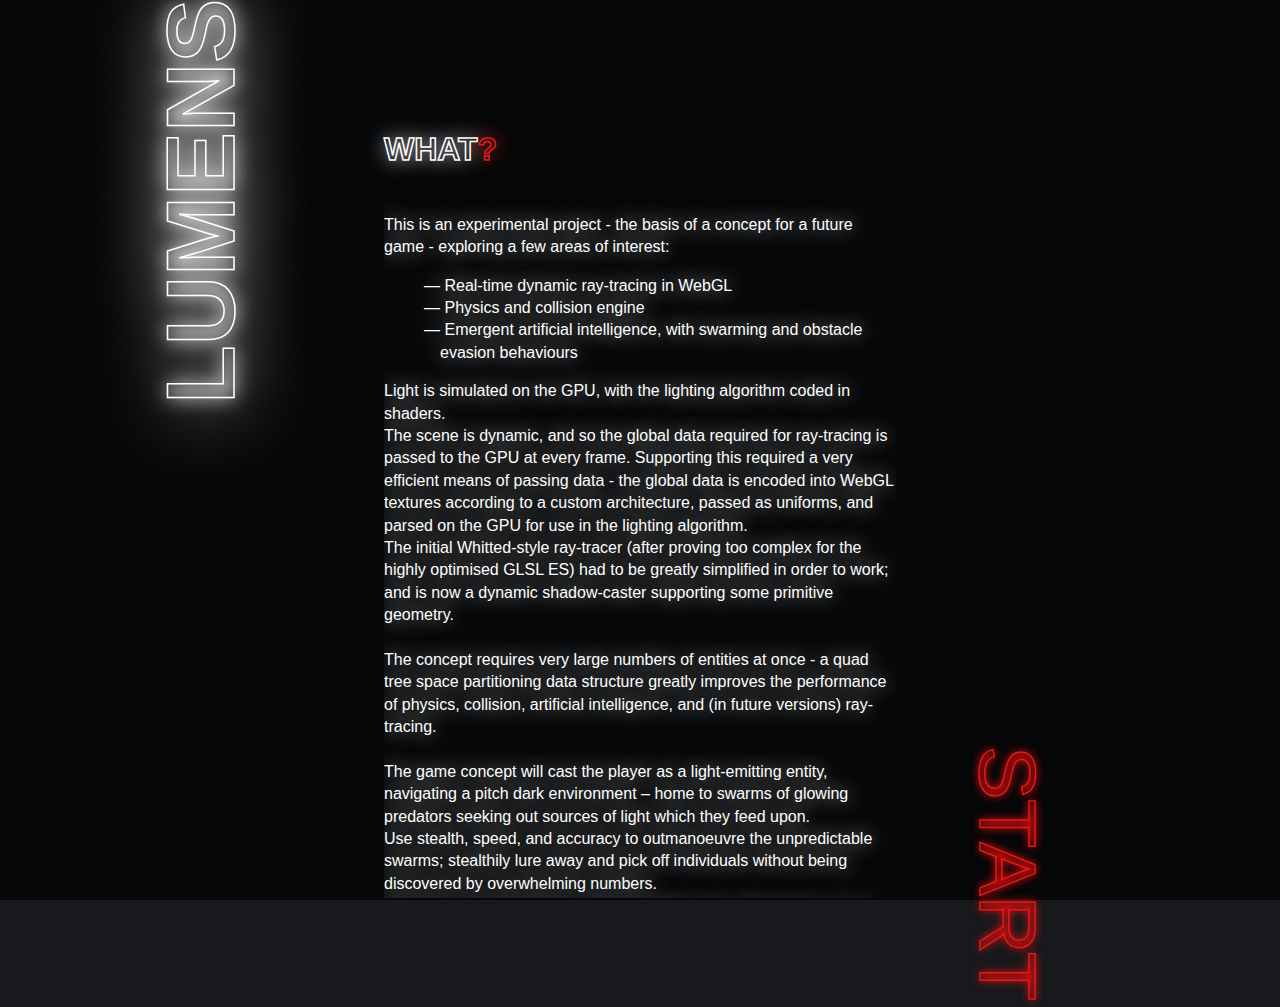
==== commit 7440d257: "Style updates for landing page" ====
--- a/index.html
+++ b/index.html
@@ -29,20 +29,20 @@
        Create your own custom Modernizr build: www.modernizr.com/download/ -->
   <script src="js/libs/modernizr-2.5.0.min.js"></script>
 </head>
-  <body>
+  <body class="loading">
     <!-- Prompt IE 6 users to install Chrome Frame. Remove this if you support IE 6.
     chromium.org/developers/how-tos/chrome-frame-getting-started -->
     <!--[if lt IE 7]><p class=chromeframe>Your browser is <em>ancient!</em> <a href="http://browsehappy.com/">Upgrade to a different browser</a> or <a href="http://www.google.com/chromeframe/?redirect=true">install Google Chrome Frame</a> to experience this site.</p><![endif]-->
     <header></header>
 
-    <div id="overlay">
+    <section id="overlay">
       <header><h1>LUMENS</h1></header>
       <div id="scroller">
-        <div id="info">
+        <section id="info">
           <h2>WHAT<strong>?</strong></h2>
-          <div>
+          <section>
             <p>
-              This experiment explores a few areas of interest, the basis of a concept for a future game:
+              This is an experimental project - the basis of a concept for a future game - exploring a few areas of interest:
             </p>
             <ul>
               <li>Real-time dynamic ray-tracing in WebGL</li>
@@ -61,21 +61,21 @@
               <br/>
               For further details, see the <a href="https://github.com/keeffEoghan/Lumens" target="_blank">GitHub page</a>.
             </p>
-          </div>
+          </section>
           <h2>HOW<strong>?</strong></h2>
-          <div>
+          <section>
             <p>
-              Movement is controlled by the [<strong>▲</strong>, <strong>◄</strong>, <strong>▼</strong>, <strong>►</strong>], [<strong>w</strong>, <strong>a</strong>, <strong>s</strong>, <strong>d</strong>], or [<strong>i</strong>, <strong>j</strong>, <strong>k</strong>, <strong>l</strong>] keys.  Scroll to zoom in and out.<br/>The <strong>on-screen control panel</strong> can be used to interact (tweak the numbers of predators, light properties, artificial intelligence influences, and more).<br/>Press <strong>p</strong> or <strong>enter</strong> to pause and return to this screen.
+              Movement is controlled by the [<strong>▲</strong>, <strong>◄</strong>, <strong>▼</strong>, <strong>►</strong>], [<strong>w</strong>, <strong>a</strong>, <strong>s</strong>, <strong>d</strong>], or [<strong>i</strong>, <strong>j</strong>, <strong>k</strong>, <strong>l</strong>] keys.  Scroll to zoom in and out.<br/>The <strong>on-screen control panel</strong> can be used to interact (tweak the numbers of predators, light properties, artificial intelligence influences, and so on).<br/>Press <strong>p</strong> or <strong>enter</strong> to pause and return to this screen.
             </p>
-          </div>
+          </section>
           <h2>WHO<strong>?</strong></h2>
-          <div>
+          <section>
             <p>
-              Eoghan O'Keeffe - a software developer with a background in art, and a drive for making interesting things.<br/>If you'd like to chat about anything at all, just <a href="mailto:keeffeoghan@gmail.com">get in touch</a>.
+              Eoghan O'Keeffe. I'm a software developer with a background in art; I enjoy making interesting things.<br/>If you'd like to chat, just <a href="mailto:keeffeoghan@gmail.com">get in touch</a>.
             </p>
-          </div>
+          </section>
           <h2>DISCLAIMER<strong>...</strong></h2>
-          <div>
+          <section>
             <p>
               This is currently an <strong>experimental</strong> (rather than fully-fledged and friendly) application:
               <ul>
@@ -86,13 +86,13 @@
               </ul>
               So, bear all that in mind, and enjoy.
             </p>
-          </div>
-        </div>
+          </section>
+        </section>
       </div>
       <footer><button id="start">START</button></footer>
-    </div>
+    </section>
 
-    <div id="main" role="main"></div>
+    <section id="main" role="main"></section>
 
     <footer></footer>
 
--- a/css/style.css
+++ b/css/style.css
@@ -224,6 +224,77 @@
   font-style: normal;
 }
 
+::-webkit-scrollbar {
+    width: 10px;
+    height: 10px;
+    border: 1px outset rgba(40, 40, 40, 0.8);
+    background: url([data-uri]);
+}
+
+::-webkit-scrollbar:hover {
+    background: url([data-uri]),
+    url([data-uri]);
+}
+
+::-webkit-scrollbar-button {
+    width: 16px;
+    height: 16px;
+}
+
+::-webkit-scrollbar-thumb,
+::-webkit-scrollbar-button {
+    background: rgba(0, 0, 0, 0.4);
+    box-shadow: inset 0 0 6px 2px rgba(255, 255, 255, 0.9);
+}
+
+::-webkit-scrollbar-thumb {
+    border: 1px outset rgba(40, 40, 40, 0.5);
+}
+
+::-webkit-scrollbar-button:horizontal {
+    border-bottom: 1px outset rgba(40, 40, 40, 0.5);
+    border-top: 1px outset rgba(40, 40, 40, 0.5);
+}
+
+::-webkit-scrollbar-button:horizontal:decrement {
+    border-right: 1px outset rgba(40, 40, 40, 0.5);
+}
+
+::-webkit-scrollbar-button:horizontal:increment {
+    border-left: 1px outset rgba(40, 40, 40, 0.5);
+}
+
+::-webkit-scrollbar-button:vertical {
+    border-left: 1px outset rgba(40, 40, 40, 0.5);
+    border-right: 1px outset rgba(40, 40, 40, 0.5);
+}
+
+::-webkit-scrollbar-button:vertical:decrement {
+    border-bottom: 1px outset rgba(40, 40, 40, 0.5);
+}
+
+::-webkit-scrollbar-button:vertical:increment {
+    border-top: 1px outset rgba(40, 40, 40, 0.5);
+}
+
+::-webkit-scrollbar-thumb:hover,
+::-webkit-scrollbar-button:hover {
+    background: rgba(0, 0, 0, 0.5);
+    box-shadow: inset 0 0 5px 2px rgba(255, 255, 255, 1);
+    border-color: rgba(40, 40, 40, 0.6);
+}
+
+::-webkit-scrollbar-corner {
+    border: 1px solid rgba(0, 0, 0, 1);
+    background: url([data-uri]);
+}
+
+* {
+    -webkit-box-sizing: border-box;
+    -moz-box-sizing: border-box;
+    box-sizing: border-box;
+}
+
 html {
   height: 100%;
   background: hsl(217, 10%, 10%);
@@ -250,7 +321,6 @@
 }
 
 #overlay {
-  text-align: center;
   position: absolute;
   background: hsla(0, 0%, 0%, 0.7);
   text-shadow: 0px 0px 20px hsl(0, 0%, 80%);
@@ -285,36 +355,79 @@
 .touch #scroller { -webkit-overflow-scrolling : touch; }
 
 #info {
-  text-align: left;
+  height: 100%;
   width: 50%;
   max-width: 60em;
-  margin: 100px auto;
-  padding: 0 5%;
-}
-
-#info > div {
+  margin: 0 auto;
+  padding: 100px 5%;
+}
+
+#info > section {
+  overflow: auto;
+  opacity: 1;
+  max-height: 100%;
+}
+
+#info > .closed {
   overflow: hidden;
-  opacity: 1;
-  height: auto;
-}
-
-#info > div.closed {
-  height: 0px;
+  max-height: 0%;
   opacity: 0;
 }
 
 #info > h2 {
+  font-size: 2em;
   cursor: pointer;
 }
 
 #start, #overlay h1, #overlay h2, #overlay h3, #overlay h4,
 #overlay h5, #overlay h6 {
-  color: hsl(0, 0%, 100%);
+  color: white;
   font-family: 'League Gothic', sans-serif;
-}
-
-.csstransitions #overlay > header, .csstransitions #overlay > footer,
-.csstransitions #info {
+  -webkit-text-stroke: 1.5px;
+  -moz-text-stroke: 1.5px;
+  -ms-text-stroke: 1.5px;
+  -o-text-stroke: 1.5px;
+  text-stroke: 1.5px;
+  -webkit-text-fill-color: transparent;
+  -moz-text-fill-color: transparent;
+  -ms-text-fill-color: transparent;
+  -o-text-fill-color: transparent;
+  text-fill-color: transparent;
+}
+
+#overlay > header {
+  -webkit-transform-origin: 100% 100%;
+  -moz-transform-origin: 100% 100%;
+  -ms-transform-origin: 100% 100%;
+  -o-transform-origin: 100% 100%;
+  transform-origin: 100% 100%;
+  -webkit-transform: translatey(-15em) rotate(-90deg);
+  -moz-transform: translatey(-15em) rotate(-90deg);
+  -ms-transform: translatey(-15em) rotate(-90deg);
+  -o-transform: translatey(-15em) rotate(-90deg);
+  transform: translatey(-15em) rotate(-90deg);
+}
+
+#overlay > footer {
+  -webkit-transform-origin: 0% 100%;
+  -moz-transform-origin: 0% 100%;
+  -ms-transform-origin: 0% 100%;
+  -o-transform-origin: 0% 100%;
+  transform-origin: 0% 100%;
+  -webkit-transform: translatey(-10em) rotate(90deg);
+  -moz-transform: translatey(-10em) rotate(90deg);
+  -ms-transform: translatey(-10em) rotate(90deg);
+  -o-transform: translatey(-10em) rotate(90deg);
+  transform: translatey(-10em) rotate(90deg);
+}
+
+header > h1 {
+  font-size: 6em;
+  text-shadow: 0px 0px 80px white, 0px 0px 20px hsla(0, 0%, 100%, 0.8);
+}
+
+.loading #overlay > footer,
+.loading #info {
   opacity: 0;
   text-shadow: none;
 }
@@ -323,28 +436,48 @@
   text-shadow: none;
 }
 
-header h1 {
-  font-size: 65px;
-  text-shadow: 0px 0px 80px white, 0px 0px 20px hsla(0, 0%, 100%, 0.8);
-}
-
-#info ul { list-style: none; }
-
-#info li {
-  padding-left: 1em;
-  text-indent: -1em;
-}
-
-#info li:before { content: "\2014 \0020"; }
+#overlay > header, #info, #overlay > footer {
+  opacity: 1;
+  text-shadow: 0px 0px 20px hsl(0, 0%, 80%) !important;
+  -webkit-transition: opacity 1s ease-in,
+    text-shadow 2s ease-in;
+  -moz-transition: opacity 1s ease-in,
+    text-shadow 2s ease-in;
+  -ms-transition: opacity 1s ease-in,
+    text-shadow 2s ease-in;
+  -o-transition: opacity 1s ease-in,
+    text-shadow 2s ease-in;
+  transition: opacity 1s ease-in,
+    text-shadow 2s ease-in;
+}
+
+#overlay > footer {
+  -webkit-transition-delay: 0.4s;
+  -moz-transition-delay: 0.4s;
+  -ms-transition-delay: 0.4s;
+  -o-transition-delay: 0.4s;
+  transition-delay: 0.4s;
+}
 
 #start {
-  font-size: 50px;
+  font-size: 5em;
   cursor: pointer;
   background: transparent;
   color: hsl(0, 80%, 50%);
   text-shadow: 0px 0px 20px hsl(0, 90%, 50%);
   border-radius: 5px;
   border: none;
+  -webkit-transition: -webkit-box-shadow 1.2s ease-in-out 0.2s,
+    text-shadow 0.5s ease-in-out;
+  -moz-transition: -moz-box-shadow 1.2s ease-in-out 0.2s,
+   text-shadow 0.5s ease-in-out;
+  -ms-transition: -ms-box-shadow 1.2s ease-in-out 0.2s,
+    text-shadow 0.5s ease-in-out;
+  -o-transition: -o-box-shadow 1.2s ease-in-out 0.2s,
+    text-shadow 0.5s ease-in-out;
+  transition: box-shadow 1.2s ease-in-out 0.2s,
+    text-shadow 0.5s ease-in-out;
+  text-shadow: 0px 0px 10px hsl(0, 90%, 50%) !important;
 }
 
 #start:hover {
@@ -356,6 +489,40 @@
   cursor: not-allowed;
   color: hsl(0, 5%, 50%);
 }
+
+#overlay {
+  -webkit-transition: all 1s ease-in;
+  -moz-transition: all 1s ease-in;
+  -ms-transition: all 1s ease-in;
+  -o-transition: all 1s ease-in;
+  transition: all 1s ease-in;
+}
+
+#overlay.fade {
+  -webkit-transform: scale(1.2);
+  -moz-transform: scale(1.2);
+  -ms-transform: scale(1.2);
+  -o-transform: scale(1.2);
+  transform: scale(1.2);
+  opacity: 0;
+}
+
+#info > div {
+  -webkit-transition: all 0.6s ease-in-out;
+  -moz-transition: all 0.6s ease-in-out;
+  -ms-transition: all 0.6s ease-in-out;
+  -o-transition: all 0.6s ease-in-out;
+  transition: all 0.6s ease-in-out;
+}
+
+#info ul { list-style: none; }
+
+#info li {
+  padding-left: 1em;
+  text-indent: -1em;
+}
+
+#info li:before { content: "\2014 \0020"; }
 
 #overlay strong {
   color: hsl(0, 80%, 50%);
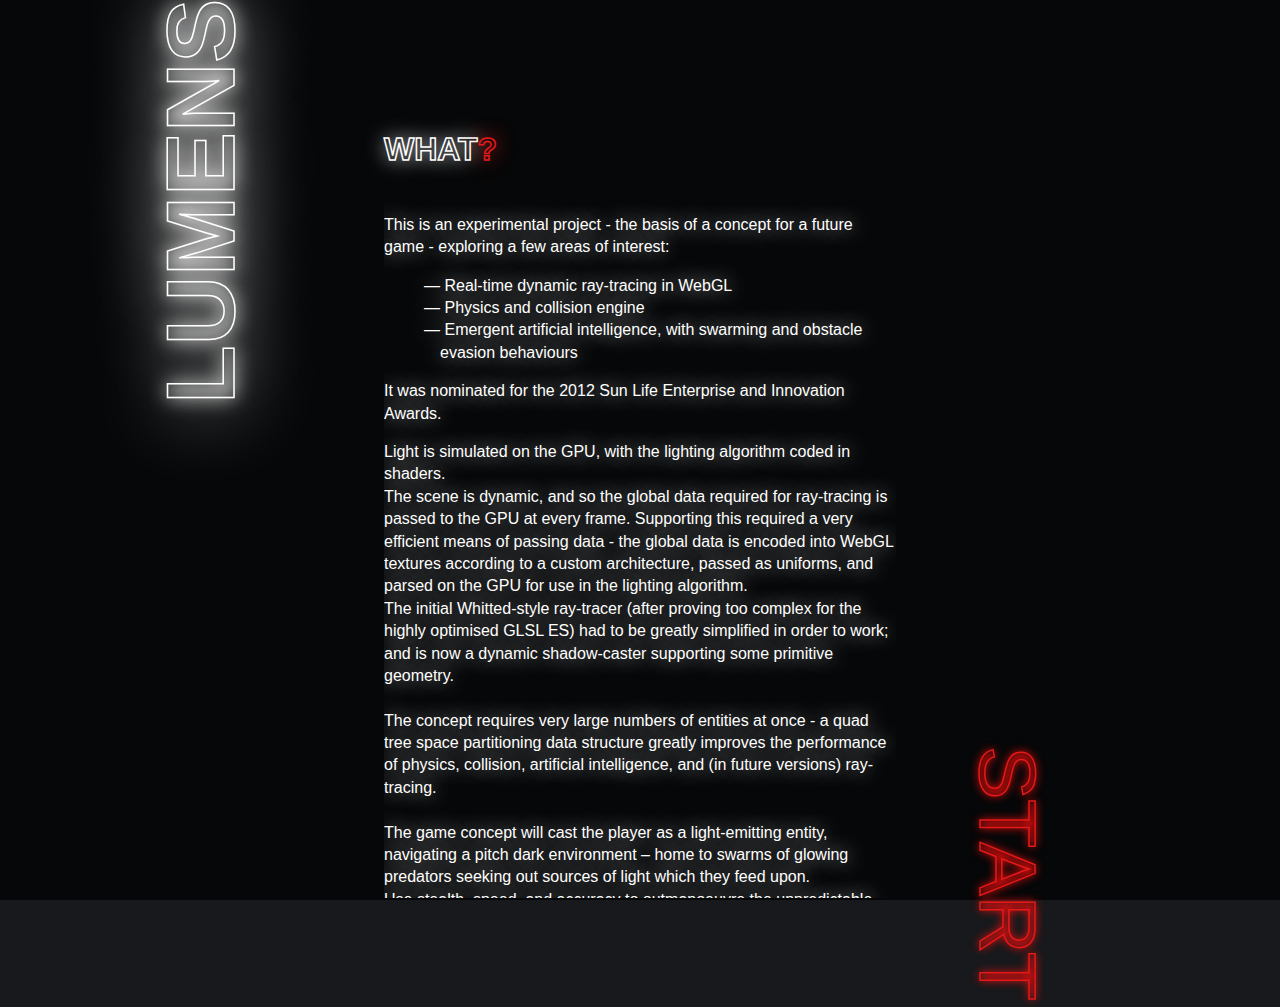
==== commit 30f619fb: "Minor content changes for landing page" ====
--- a/index.html
+++ b/index.html
@@ -49,6 +49,9 @@
               <li>Physics and collision engine</li>
               <li>Emergent artificial intelligence, with swarming and obstacle evasion behaviours</li>
             </ul>
+            <p>
+              It was nominated for the 2012 Sun Life Enterprise and Innovation Awards.
+            </p>
             <p>
               Light is simulated on the GPU, with the lighting algorithm coded in shaders.<br/>
               The scene is dynamic, and so the global data required for ray-tracing is passed to the GPU at every frame.  Supporting this required a very efficient means of passing data - the global data is encoded into WebGL textures according to a custom architecture, passed as uniforms, and parsed on the GPU for use in the lighting algorithm.<br/>
--- a/css/style.css
+++ b/css/style.css
@@ -224,67 +224,67 @@
   font-style: normal;
 }
 
-::-webkit-scrollbar {
+.no-touch ::-webkit-scrollbar {
     width: 10px;
     height: 10px;
     border: 1px outset rgba(40, 40, 40, 0.8);
     background: url([data-uri]);
 }
 
-::-webkit-scrollbar:hover {
+.no-touch ::-webkit-scrollbar:hover {
     background: url([data-uri]),
     url([data-uri]);
 }
 
-::-webkit-scrollbar-button {
+.no-touch ::-webkit-scrollbar-button {
     width: 16px;
     height: 16px;
 }
 
-::-webkit-scrollbar-thumb,
-::-webkit-scrollbar-button {
+.no-touch ::-webkit-scrollbar-thumb,
+.no-touch ::-webkit-scrollbar-button {
     background: rgba(0, 0, 0, 0.4);
     box-shadow: inset 0 0 6px 2px rgba(255, 255, 255, 0.9);
 }
 
-::-webkit-scrollbar-thumb {
+.no-touch ::-webkit-scrollbar-thumb {
     border: 1px outset rgba(40, 40, 40, 0.5);
 }
 
-::-webkit-scrollbar-button:horizontal {
+.no-touch ::-webkit-scrollbar-button:horizontal {
     border-bottom: 1px outset rgba(40, 40, 40, 0.5);
     border-top: 1px outset rgba(40, 40, 40, 0.5);
 }
 
-::-webkit-scrollbar-button:horizontal:decrement {
+.no-touch ::-webkit-scrollbar-button:horizontal:decrement {
     border-right: 1px outset rgba(40, 40, 40, 0.5);
 }
 
-::-webkit-scrollbar-button:horizontal:increment {
+.no-touch ::-webkit-scrollbar-button:horizontal:increment {
     border-left: 1px outset rgba(40, 40, 40, 0.5);
 }
 
-::-webkit-scrollbar-button:vertical {
+.no-touch ::-webkit-scrollbar-button:vertical {
     border-left: 1px outset rgba(40, 40, 40, 0.5);
     border-right: 1px outset rgba(40, 40, 40, 0.5);
 }
 
-::-webkit-scrollbar-button:vertical:decrement {
+.no-touch ::-webkit-scrollbar-button:vertical:decrement {
     border-bottom: 1px outset rgba(40, 40, 40, 0.5);
 }
 
-::-webkit-scrollbar-button:vertical:increment {
+.no-touch ::-webkit-scrollbar-button:vertical:increment {
     border-top: 1px outset rgba(40, 40, 40, 0.5);
 }
 
-::-webkit-scrollbar-thumb:hover,
-::-webkit-scrollbar-button:hover {
+.no-touch ::-webkit-scrollbar-thumb:hover,
+.no-touch ::-webkit-scrollbar-button:hover {
     background: rgba(0, 0, 0, 0.5);
     box-shadow: inset 0 0 5px 2px rgba(255, 255, 255, 1);
     border-color: rgba(40, 40, 40, 0.6);
 }
 
-::-webkit-scrollbar-corner {
+.no-touch ::-webkit-scrollbar-corner {
     border: 1px solid rgba(0, 0, 0, 1);
     background: url([data-uri]);
 }
@@ -352,7 +352,9 @@
   overflow: auto;
 }
 
-.touch #scroller { -webkit-overflow-scrolling : touch; }
+.touch #scroller {
+  -webkit-overflow-scrolling: touch;
+}
 
 #info {
   height: 100%;
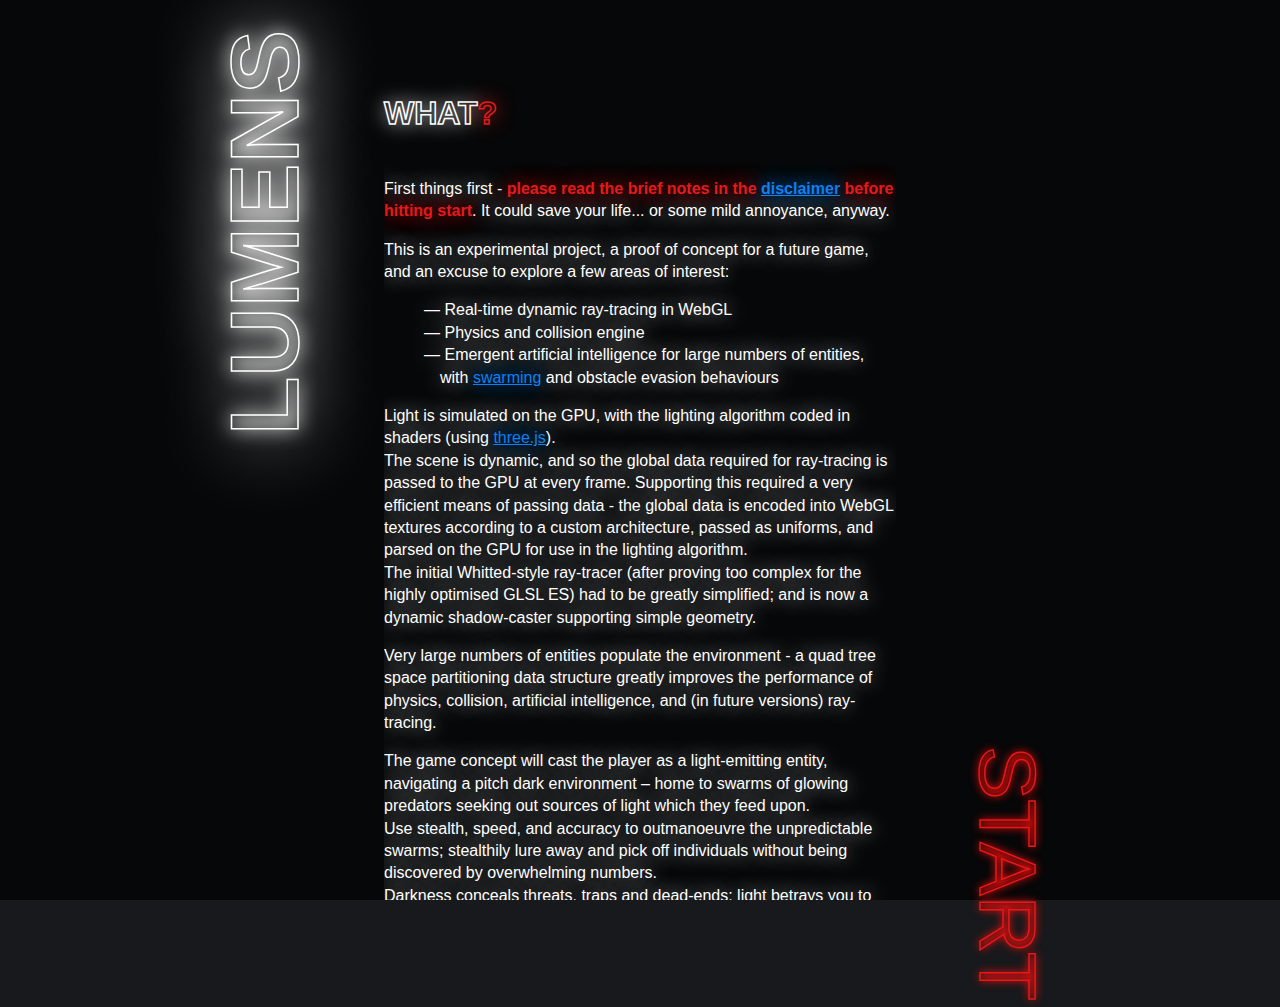
==== commit e86d250b: "Content updates to info" ====
--- a/index.html
+++ b/index.html
@@ -32,7 +32,7 @@
   <body class="loading">
     <!-- Prompt IE 6 users to install Chrome Frame. Remove this if you support IE 6.
     chromium.org/developers/how-tos/chrome-frame-getting-started -->
-    <!--[if lt IE 7]><p class=chromeframe>Your browser is <em>ancient!</em> <a href="http://browsehappy.com/">Upgrade to a different browser</a> or <a href="http://www.google.com/chromeframe/?redirect=true">install Google Chrome Frame</a> to experience this site.</p><![endif]-->
+    <!--[if lt IE 7]><p class=chromeframe>Sorry, but your browser won't be able to run this application.  You can <a href="http://browsehappy.com/" target="_blank">upgrade to a different browser</a> or <a href="http://www.google.com/chromeframe/?redirect=true" target="_blank">install Google Chrome Frame</a> to experience this site.</p><![endif]-->
     <header></header>
 
     <section id="overlay">
@@ -42,27 +42,34 @@
           <h2>WHAT<strong>?</strong></h2>
           <section>
             <p>
-              This is an experimental project - the basis of a concept for a future game - exploring a few areas of interest:
+              First things first - <strong>please read the brief notes in the <a href="#disclaimer">disclaimer</a> before hitting start</strong>. It could save your life... or some mild annoyance, anyway.<br/>
+            </p>
+            <p>
+            <p>
+              This is an experimental project, a proof of concept for a future game, and an excuse to explore a few areas of interest:
             </p>
             <ul>
               <li>Real-time dynamic ray-tracing in WebGL</li>
               <li>Physics and collision engine</li>
-              <li>Emergent artificial intelligence, with swarming and obstacle evasion behaviours</li>
+              <li>Emergent artificial intelligence for large numbers of entities, with <a href="www.red3d.com/cwr/boids/" target="_blank">swarming</a> and obstacle evasion behaviours</li>
             </ul>
-            <p>
-              It was nominated for the 2012 Sun Life Enterprise and Innovation Awards.
+              Light is simulated on the GPU, with the lighting algorithm coded in shaders (using <a href="http://mrdoob.github.com/three.js/" target="_blank">three.js</a>).<br/>
+              The scene is dynamic, and so the global data required for ray-tracing is passed to the GPU at every frame.  Supporting this required a very efficient means of passing data - the global data is encoded into WebGL textures according to a custom architecture, passed as uniforms, and parsed on the GPU for use in the lighting algorithm.<br/>
+              The initial Whitted-style ray-tracer (after proving too complex for the highly optimised GLSL ES) had to be greatly simplified; and is now a dynamic shadow-caster supporting simple geometry.
             </p>
             <p>
-              Light is simulated on the GPU, with the lighting algorithm coded in shaders.<br/>
-              The scene is dynamic, and so the global data required for ray-tracing is passed to the GPU at every frame.  Supporting this required a very efficient means of passing data - the global data is encoded into WebGL textures according to a custom architecture, passed as uniforms, and parsed on the GPU for use in the lighting algorithm.<br/>
-              The initial Whitted-style ray-tracer (after proving too complex for the highly optimised GLSL ES) had to be greatly simplified in order to work; and is now a dynamic shadow-caster supporting some primitive geometry.<br/>
-              <br/>
-              The concept requires very large numbers of entities at once - a quad tree space partitioning data structure greatly improves the performance of physics, collision, artificial intelligence, and (in future versions) ray-tracing.<br/>
-              <br/>
+              Very large numbers of entities populate the environment - a quad tree space partitioning data structure greatly improves the performance of physics, collision, artificial intelligence, and (in future versions) ray-tracing.
+            </p>
+            <p>
               The game concept will cast the player as a light-emitting entity, navigating a pitch dark environment – home to swarms of glowing predators seeking out sources of light which they feed upon.<br/>
-              Use stealth, speed, and accuracy to outmanoeuvre the unpredictable swarms; stealthily lure away and pick off individuals without being discovered by overwhelming numbers.<br/>Darkness conceals threats, traps and dead-ends; light betrays you to your hunters.<br/>
-              <br/>
+              Use stealth, speed, and accuracy to outmanoeuvre the unpredictable swarms; stealthily lure away and pick off individuals without being discovered by overwhelming numbers.<br/>
+              Darkness conceals threats, traps and dead-ends; light betrays you to your hunters.
+            </p>
+            <p>
               For further details, see the <a href="https://github.com/keeffEoghan/Lumens" target="_blank">GitHub page</a>.
+            </p>
+            <p>
+              <em>Nominated for the 2012 Sun Life Enterprise and Innovation Awards</em>
             </p>
           </section>
           <h2>HOW<strong>?</strong></h2>
@@ -74,18 +81,20 @@
           <h2>WHO<strong>?</strong></h2>
           <section>
             <p>
-              Eoghan O'Keeffe. I'm a software developer with a background in art; I enjoy making interesting things.<br/>If you'd like to chat, just <a href="mailto:keeffeoghan@gmail.com">get in touch</a>.
+              Eoghan O'Keeffe. I'm a software developer, with a background in art. I enjoy making interesting things.<br/>
+              At the time of writing, I'd just finished my time in the insulating bubble of college, and plunged back to reality.<br/>
+              If you'd like to chat, just <a href="mailto:keeffeoghan@gmail.com">get in touch</a>; or if you'd like to find out more about me, my <a href="http://ie.linkedin.com/pub/eoghan-o-keeffe/27/a97/9a9" target="_blank">LinkedIn</a> is a good place to start.
             </p>
           </section>
-          <h2>DISCLAIMER<strong>...</strong></h2>
+          <h2 id="disclaimer">DISCLAIMER<strong>...</strong></h2>
           <section>
             <p>
               This is currently an <strong>experimental</strong> (rather than fully-fledged and friendly) application:
               <ul>
                 <li>It requires a <strong>modern browser</strong> supporting <strong>WebGL</strong>, and a decent <strong>graphics card</strong></li>
                 <li>The shaders might take a while to compile, so you may need to <strong>wait</strong></li>
-                <li>It could take a sizeable chunk out of your machine's <strong>performance</strong> while running (try closing other tabs and processes for better results in this case)</li>
-                <li>Too many entities being involved could even cause it to <strong>crash altogether</strong> (if this happens, the application will become unresponsive, and may require a restart of your browser or even your machine)</li>
+                <li>It could take up a sizeable chunk of your machine's <strong>performance</strong> while running (try closing other tabs and processes for better results in this case)</li>
+                <li>Too many entities being involved could even cause it to <strong>crash altogether</strong> (if this happens, the application will become unresponsive, and may require a restart of your browser or even your machine) - please add enemies slowly at first</li>
               </ul>
               So, bear all that in mind, and enjoy.
             </p>
--- a/css/style.css
+++ b/css/style.css
@@ -305,7 +305,6 @@
   margin: 0 auto;
   width: 100%;
   height: 100%;
-  min-width: 600px;
   position: relative;
   overflow: hidden;
 }
@@ -337,9 +336,29 @@
   text-align: right;
   top: 0;
   right: 75%;
+  -webkit-transform-origin: 100% 100%;
+  -moz-transform-origin: 100% 100%;
+  -ms-transform-origin: 100% 100%;
+  -o-transform-origin: 100% 100%;
+  transform-origin: 100% 100%;
+  -webkit-transform: translatey(-5em) rotate(-90deg);
+  -moz-transform: translatey(-5em) rotate(-90deg);
+  -ms-transform: translatey(-5em) rotate(-90deg);
+  -o-transform: translatey(-5em) rotate(-90deg);
+  transform: translatey(-5em) rotate(-90deg);
 }
 
 #overlay > footer {
+  -webkit-transform-origin: 0% 100%;
+  -moz-transform-origin: 0% 100%;
+  -ms-transform-origin: 0% 100%;
+  -o-transform-origin: 0% 100%;
+  transform-origin: 0% 100%;
+  -webkit-transform: translatey(-10em) rotate(90deg);
+  -moz-transform: translatey(-10em) rotate(90deg);
+  -ms-transform: translatey(-10em) rotate(90deg);
+  -o-transform: translatey(-10em) rotate(90deg);
+  transform: translatey(-10em) rotate(90deg);
   text-align: left;
   bottom: 0;
   left: 75%;
@@ -348,6 +367,7 @@
 #scroller {
   width: 100%;
   height: 100%;
+  max-width: 100%;
   max-height: 100%;
   overflow: auto;
 }
@@ -359,15 +379,21 @@
 #info {
   height: 100%;
   width: 50%;
-  max-width: 60em;
+  min-width: 20em;
+  max-width: 65em;
   margin: 0 auto;
-  padding: 100px 5%;
+  padding: 4em 5%;
 }
 
 #info > section {
   overflow: auto;
   opacity: 1;
   max-height: 100%;
+  -webkit-transition: all 0.6s ease-in-out;
+  -moz-transition: all 0.6s ease-in-out;
+  -ms-transition: all 0.6s ease-in-out;
+  -o-transition: all 0.6s ease-in-out;
+  transition: all 0.6s ease-in-out;
 }
 
 #info > .closed {
@@ -397,35 +423,23 @@
   text-fill-color: transparent;
 }
 
-#overlay > header {
-  -webkit-transform-origin: 100% 100%;
-  -moz-transform-origin: 100% 100%;
-  -ms-transform-origin: 100% 100%;
-  -o-transform-origin: 100% 100%;
-  transform-origin: 100% 100%;
-  -webkit-transform: translatey(-15em) rotate(-90deg);
-  -moz-transform: translatey(-15em) rotate(-90deg);
-  -ms-transform: translatey(-15em) rotate(-90deg);
-  -o-transform: translatey(-15em) rotate(-90deg);
-  transform: translatey(-15em) rotate(-90deg);
-}
-
-#overlay > footer {
-  -webkit-transform-origin: 0% 100%;
-  -moz-transform-origin: 0% 100%;
-  -ms-transform-origin: 0% 100%;
-  -o-transform-origin: 0% 100%;
-  transform-origin: 0% 100%;
-  -webkit-transform: translatey(-10em) rotate(90deg);
-  -moz-transform: translatey(-10em) rotate(90deg);
-  -ms-transform: translatey(-10em) rotate(90deg);
-  -o-transform: translatey(-10em) rotate(90deg);
-  transform: translatey(-10em) rotate(90deg);
+header > h1, footer > h1 {
+  margin: 0;
 }
 
 header > h1 {
   font-size: 6em;
   text-shadow: 0px 0px 80px white, 0px 0px 20px hsla(0, 0%, 100%, 0.8);
+}
+
+.loading header > h1:after {
+  content: "<loading>";
+  text-transform: uppercase;
+  font-size: 0.4em;
+  position: absolute;
+  top: 100%;
+  left: 0;
+  opacity: 0.6;
 }
 
 .loading #overlay > footer,
@@ -438,19 +452,19 @@
   text-shadow: none;
 }
 
-#overlay > header, #info, #overlay > footer {
+#info, #overlay > footer {
   opacity: 1;
   text-shadow: 0px 0px 20px hsl(0, 0%, 80%) !important;
-  -webkit-transition: opacity 1s ease-in,
-    text-shadow 2s ease-in;
-  -moz-transition: opacity 1s ease-in,
-    text-shadow 2s ease-in;
-  -ms-transition: opacity 1s ease-in,
-    text-shadow 2s ease-in;
-  -o-transition: opacity 1s ease-in,
-    text-shadow 2s ease-in;
-  transition: opacity 1s ease-in,
-    text-shadow 2s ease-in;
+  -webkit-transition: opacity 1s ease-in 0.2s,
+    text-shadow 2s ease-in 0.2s;
+  -moz-transition: opacity 1s ease-in 0.2s,
+    text-shadow 2s ease-in 0.2s;
+  -ms-transition: opacity 1s ease-in 0.2s,
+    text-shadow 2s ease-in 0.2s;
+  -o-transition: opacity 1s ease-in 0.2s,
+    text-shadow 2s ease-in 0.2s;
+  transition: opacity 1s ease-in 0.2s,
+    text-shadow 2s ease-in 0.2s;
 }
 
 #overlay > footer {
@@ -509,14 +523,6 @@
   opacity: 0;
 }
 
-#info > div {
-  -webkit-transition: all 0.6s ease-in-out;
-  -moz-transition: all 0.6s ease-in-out;
-  -ms-transition: all 0.6s ease-in-out;
-  -o-transition: all 0.6s ease-in-out;
-  transition: all 0.6s ease-in-out;
-}
-
 #info ul { list-style: none; }
 
 #info li {
